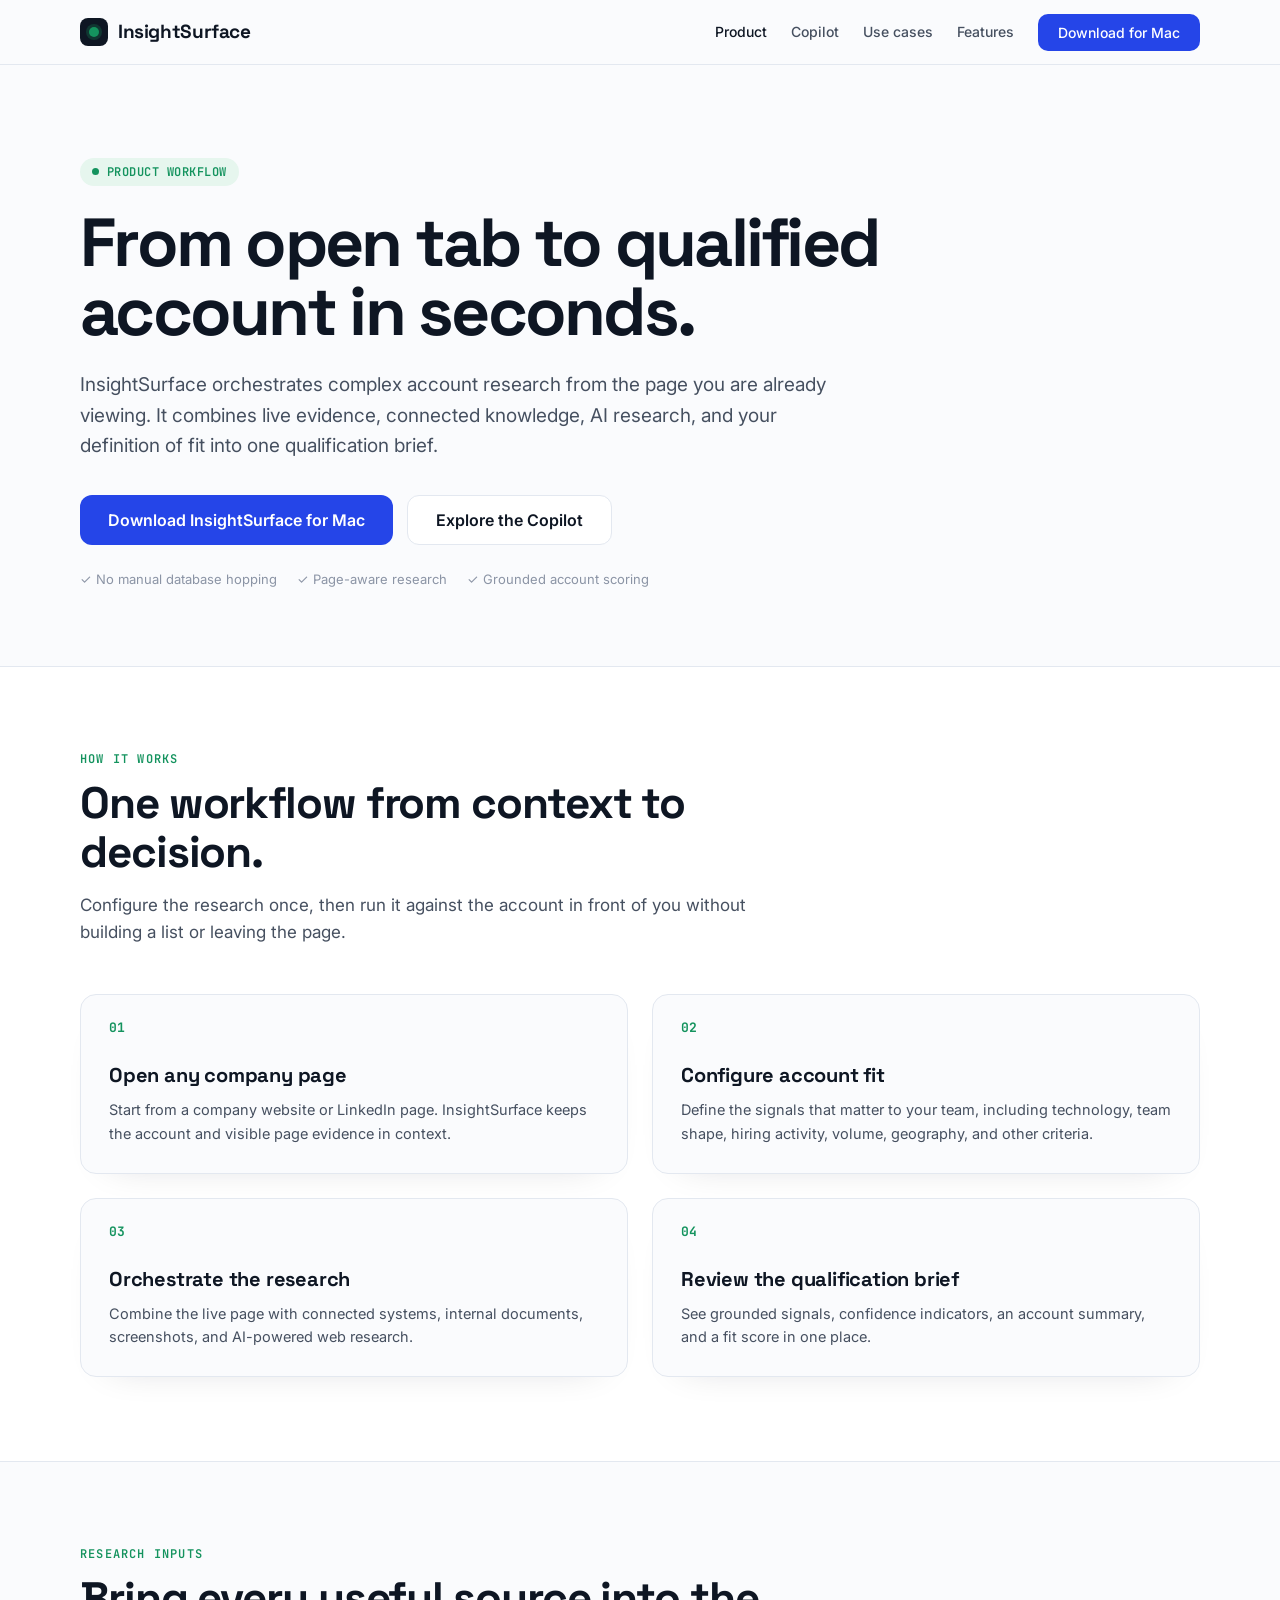
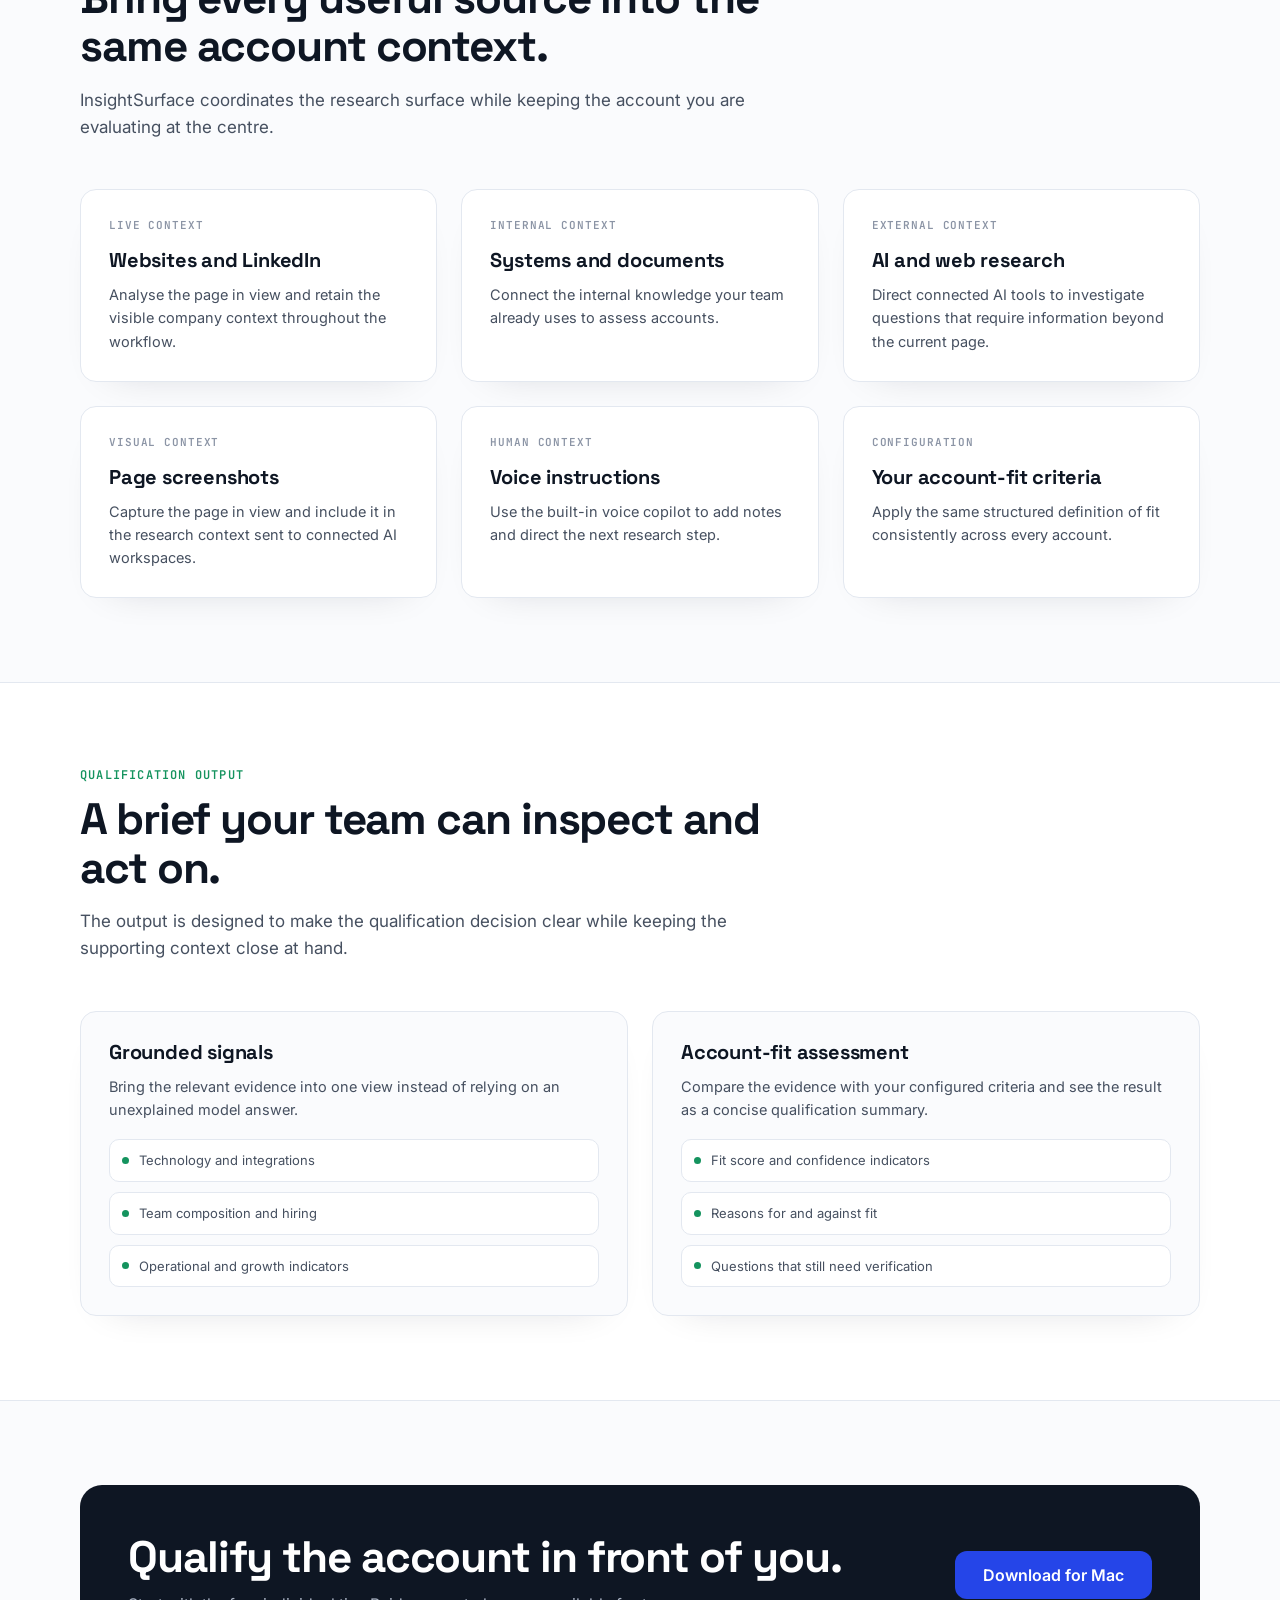
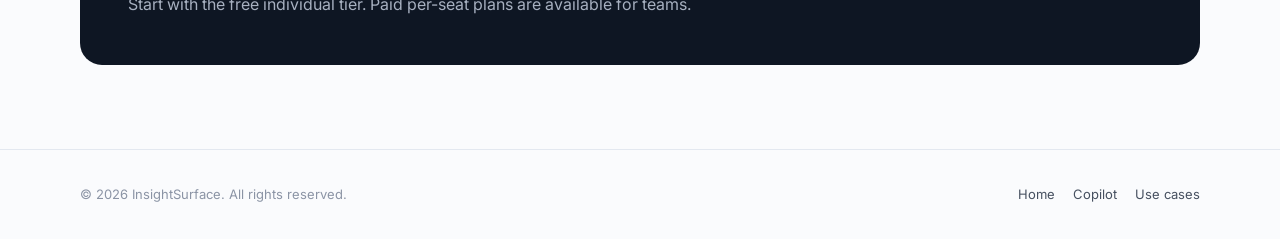
==== product/index.html @ 464f601b "Add Product Copilot and Use Cases pages" ====
<!DOCTYPE html>
<html lang="en">
<head>
  <meta charset="UTF-8">
  <meta name="viewport" content="width=device-width, initial-scale=1.0">
  <title>Product | InsightSurface</title>
  <meta name="description" content="See how InsightSurface turns an open company page into a grounded qualification brief through configurable, orchestrated account research.">
  <link rel="preconnect" href="https://fonts.googleapis.com">
  <link rel="preconnect" href="https://fonts.gstatic.com" crossorigin>
  <link href="https://fonts.googleapis.com/css2?family=Space+Grotesk:wght@400;500;600;700&amp;family=Inter:wght@400;500;600&amp;family=JetBrains+Mono:wght@400;500;600&amp;display=swap" rel="stylesheet">
  <link rel="stylesheet" href="/site.css">
</head>
<body>
  <nav>
    <div class="wrap nav-inner">
      <a class="logo" href="/"><span class="logo-mark"></span>InsightSurface</a>
      <div class="nav-links">
        <a class="active" href="/product/">Product</a>
        <a href="/copilot/">Copilot</a>
        <a href="/use-cases/">Use cases</a>
        <a href="/#features">Features</a>
        <a class="btn" href="/Scout-for-Mac.dmg" download>Download for Mac</a>
      </div>
    </div>
  </nav>

  <main>
    <header class="wrap page-hero">
      <div class="eyebrow">Product workflow</div>
      <h1>From open tab to qualified account in seconds.</h1>
      <p class="lede">InsightSurface orchestrates complex account research from the page you are already viewing. It combines live evidence, connected knowledge, AI research, and your definition of fit into one qualification brief.</p>
      <div class="hero-actions">
        <a class="btn btn-lg" href="/Scout-for-Mac.dmg" download>Download InsightSurface for Mac</a>
        <a class="btn btn-lg btn-secondary" href="/copilot/">Explore the Copilot</a>
      </div>
      <div class="hero-proof"><span>✓ No manual database hopping</span><span>✓ Page-aware research</span><span>✓ Grounded account scoring</span></div>
    </header>

    <section class="surface">
      <div class="wrap">
        <div class="section-head">
          <div class="kicker">How it works</div>
          <h2>One workflow from context to decision.</h2>
          <p>Configure the research once, then run it against the account in front of you without building a list or leaving the page.</p>
        </div>
        <div class="grid grid-2 workflow">
          <article class="card">
            <h3>Open any company page</h3>
            <p>Start from a company website or LinkedIn page. InsightSurface keeps the account and visible page evidence in context.</p>
          </article>
          <article class="card">
            <h3>Configure account fit</h3>
            <p>Define the signals that matter to your team, including technology, team shape, hiring activity, volume, geography, and other criteria.</p>
          </article>
          <article class="card">
            <h3>Orchestrate the research</h3>
            <p>Combine the live page with connected systems, internal documents, screenshots, and AI-powered web research.</p>
          </article>
          <article class="card">
            <h3>Review the qualification brief</h3>
            <p>See grounded signals, confidence indicators, an account summary, and a fit score in one place.</p>
          </article>
        </div>
      </div>
    </section>

    <section>
      <div class="wrap">
        <div class="section-head">
          <div class="kicker">Research inputs</div>
          <h2>Bring every useful source into the same account context.</h2>
          <p>InsightSurface coordinates the research surface while keeping the account you are evaluating at the centre.</p>
        </div>
        <div class="grid grid-3">
          <article class="card"><div class="card-tag">Live context</div><h3>Websites and LinkedIn</h3><p>Analyse the page in view and retain the visible company context throughout the workflow.</p></article>
          <article class="card"><div class="card-tag">Internal context</div><h3>Systems and documents</h3><p>Connect the internal knowledge your team already uses to assess accounts.</p></article>
          <article class="card"><div class="card-tag">External context</div><h3>AI and web research</h3><p>Direct connected AI tools to investigate questions that require information beyond the current page.</p></article>
          <article class="card"><div class="card-tag">Visual context</div><h3>Page screenshots</h3><p>Capture the page in view and include it in the research context sent to connected AI workspaces.</p></article>
          <article class="card"><div class="card-tag">Human context</div><h3>Voice instructions</h3><p>Use the built-in voice copilot to add notes and direct the next research step.</p></article>
          <article class="card"><div class="card-tag">Configuration</div><h3>Your account-fit criteria</h3><p>Apply the same structured definition of fit consistently across every account.</p></article>
        </div>
      </div>
    </section>

    <section class="surface">
      <div class="wrap">
        <div class="section-head">
          <div class="kicker">Qualification output</div>
          <h2>A brief your team can inspect and act on.</h2>
          <p>The output is designed to make the qualification decision clear while keeping the supporting context close at hand.</p>
        </div>
        <div class="grid grid-2">
          <article class="card"><h3>Grounded signals</h3><p>Bring the relevant evidence into one view instead of relying on an unexplained model answer.</p><div class="signal-list"><div class="signal">Technology and integrations</div><div class="signal">Team composition and hiring</div><div class="signal">Operational and growth indicators</div></div></article>
          <article class="card"><h3>Account-fit assessment</h3><p>Compare the evidence with your configured criteria and see the result as a concise qualification summary.</p><div class="signal-list"><div class="signal">Fit score and confidence indicators</div><div class="signal">Reasons for and against fit</div><div class="signal">Questions that still need verification</div></div></article>
        </div>
      </div>
    </section>

    <section>
      <div class="wrap callout">
        <div><h2>Qualify the account in front of you.</h2><p>Start with the free individual tier. Paid per-seat plans are available for teams.</p></div>
        <a class="btn btn-lg" href="/Scout-for-Mac.dmg" download>Download for Mac</a>
      </div>
    </section>
  </main>

  <footer><div class="wrap footer-inner"><span>© 2026 InsightSurface. All rights reserved.</span><div class="footer-links"><a href="/">Home</a><a href="/copilot/">Copilot</a><a href="/use-cases/">Use cases</a></div></div></footer>
</body>
</html>
---- site.css ----
:root {
  --paper: #fafbfd;
  --ink: #0e1623;
  --ink-soft: #465060;
  --ink-faint: #8b94a5;
  --line: #e3e8f0;
  --signal: #14935e;
  --signal-soft: #e6f6ee;
  --action: #2545e8;
  --action-dark: #1b36c2;
  --code-bg: #f1f4f9;
}

* { box-sizing: border-box; margin: 0; padding: 0; }
html { scroll-behavior: smooth; }
body {
  background: var(--paper);
  color: var(--ink);
  font-family: 'Inter', -apple-system, BlinkMacSystemFont, sans-serif;
  line-height: 1.6;
  -webkit-font-smoothing: antialiased;
}

::selection { background: var(--signal-soft); color: var(--signal); }
.wrap { width: min(1120px, calc(100% - 48px)); margin: 0 auto; }

nav {
  position: sticky;
  top: 0;
  z-index: 50;
  border-bottom: 1px solid var(--line);
  background: rgba(250, 251, 253, 0.9);
  backdrop-filter: blur(12px);
}
.nav-inner { min-height: 64px; display: flex; align-items: center; justify-content: space-between; gap: 28px; }
.logo {
  display: inline-flex;
  align-items: center;
  gap: 10px;
  color: var(--ink);
  font-family: 'Space Grotesk', sans-serif;
  font-size: 19px;
  font-weight: 700;
  letter-spacing: -0.02em;
  text-decoration: none;
}
.logo-mark {
  position: relative;
  display: inline-flex;
  width: 28px;
  height: 28px;
  align-items: center;
  justify-content: center;
  flex: 0 0 auto;
  border-radius: 8px;
  background: var(--ink);
}
.logo-mark::after {
  width: 10px;
  height: 10px;
  border-radius: 50%;
  background: var(--signal);
  box-shadow: 0 0 0 3px rgba(20, 147, 94, 0.25);
  content: '';
}
.nav-links { display: flex; align-items: center; gap: 24px; }
.nav-links a { color: var(--ink-soft); font-size: 14px; font-weight: 500; text-decoration: none; }
.nav-links a:hover, .nav-links a.active { color: var(--ink); }
.btn {
  display: inline-flex;
  align-items: center;
  justify-content: center;
  gap: 8px;
  border: 0;
  border-radius: 10px;
  background: var(--action);
  color: #fff !important;
  cursor: pointer;
  font: 600 14px 'Inter', sans-serif;
  padding: 10px 20px;
  text-decoration: none;
  transition: background 0.15s, transform 0.15s;
}
.btn:hover { background: var(--action-dark); transform: translateY(-1px); }
.btn-lg { border-radius: 12px; font-size: 16px; padding: 14px 28px; }
.btn-secondary { border: 1.5px solid var(--line); background: #fff; color: var(--ink) !important; }
.btn-secondary:hover { border-color: var(--ink-faint); background: #fff; }

.page-hero { padding: 92px 0 76px; }
.eyebrow {
  display: inline-flex;
  align-items: center;
  gap: 8px;
  border-radius: 99px;
  margin-bottom: 22px;
  padding: 6px 12px;
  background: var(--signal-soft);
  color: var(--signal);
  font: 600 12px 'JetBrains Mono', monospace;
  letter-spacing: 0.04em;
  text-transform: uppercase;
}
.eyebrow::before { width: 7px; height: 7px; border-radius: 50%; background: var(--signal); content: ''; }
h1, h2, h3 { font-family: 'Space Grotesk', sans-serif; }
h1 { max-width: 850px; font-size: clamp(42px, 6vw, 68px); line-height: 1.02; letter-spacing: -0.04em; }
.lede { max-width: 760px; margin-top: 24px; color: var(--ink-soft); font-size: 19px; }
.hero-actions { display: flex; flex-wrap: wrap; gap: 14px; margin-top: 34px; }
.hero-proof { display: flex; flex-wrap: wrap; gap: 20px; margin-top: 24px; color: var(--ink-faint); font-size: 13px; }

section { padding: 84px 0; }
.surface { border-block: 1px solid var(--line); background: #fff; }
.section-head { max-width: 700px; margin-bottom: 48px; }
.kicker { margin-bottom: 12px; color: var(--signal); font: 600 12px 'JetBrains Mono', monospace; letter-spacing: 0.1em; text-transform: uppercase; }
h2 { margin-bottom: 16px; font-size: clamp(30px, 4vw, 44px); line-height: 1.1; letter-spacing: -0.025em; }
.section-head > p { color: var(--ink-soft); font-size: 17px; }

.grid { display: grid; gap: 24px; }
.grid-2 { grid-template-columns: repeat(2, minmax(0, 1fr)); }
.grid-3 { grid-template-columns: repeat(3, minmax(0, 1fr)); }
.card {
  border: 1px solid var(--line);
  border-radius: 16px;
  background: #fff;
  padding: 28px;
  box-shadow: 0 16px 40px -32px rgba(14, 22, 35, 0.24);
}
.surface .card { background: var(--paper); }
.card-tag { margin-bottom: 16px; color: var(--ink-faint); font: 600 11px 'JetBrains Mono', monospace; letter-spacing: 0.08em; text-transform: uppercase; }
.card h3 { margin-bottom: 10px; font-size: 20px; line-height: 1.25; letter-spacing: -0.01em; }
.card p { color: var(--ink-soft); font-size: 14.5px; }
.signal-list { display: grid; gap: 10px; margin-top: 18px; }
.signal {
  display: flex;
  align-items: center;
  gap: 10px;
  border: 1px solid var(--line);
  border-radius: 10px;
  background: #fff;
  color: var(--ink-soft);
  font-size: 13px;
  padding: 10px 12px;
}
.signal::before { width: 7px; height: 7px; flex: 0 0 auto; border-radius: 50%; background: var(--signal); content: ''; }

.workflow { counter-reset: workflow; }
.workflow .card { position: relative; padding-top: 68px; }
.workflow .card::before {
  position: absolute;
  top: 24px;
  left: 28px;
  color: var(--signal);
  content: counter(workflow, decimal-leading-zero);
  counter-increment: workflow;
  font: 700 13px 'JetBrains Mono', monospace;
}
.callout {
  display: grid;
  grid-template-columns: 1.4fr auto;
  align-items: center;
  gap: 32px;
  border-radius: 22px;
  background: var(--ink);
  color: #fff;
  padding: 48px;
}
.callout h2 { margin-bottom: 10px; color: #fff; }
.callout p { max-width: 650px; color: #a7b0c0; }

.use-case { scroll-margin-top: 86px; }
.use-case + .use-case { margin-top: 24px; }
.use-case-head { display: flex; align-items: center; gap: 12px; margin-bottom: 12px; }
.pill { display: inline-flex; border-radius: 99px; background: var(--signal-soft); color: var(--signal); font: 600 11px 'JetBrains Mono', monospace; padding: 6px 10px; text-transform: uppercase; }
.question { margin-top: 18px; border-left: 3px solid var(--signal); color: var(--ink); font: 600 15px 'Space Grotesk', sans-serif; padding-left: 14px; }

footer { border-top: 1px solid var(--line); padding: 34px 0; color: var(--ink-faint); font-size: 13px; }
.footer-inner { display: flex; justify-content: space-between; gap: 20px; flex-wrap: wrap; }
.footer-links { display: flex; gap: 18px; }
footer a { color: var(--ink-soft); text-decoration: none; }

@media (max-width: 860px) {
  .nav-inner { padding: 12px 0; align-items: flex-start; }
  .nav-links { justify-content: flex-end; flex-wrap: wrap; gap: 12px 18px; }
  .nav-links .btn { display: none; }
  .page-hero { padding: 64px 0 54px; }
  .grid-2, .grid-3 { grid-template-columns: 1fr; }
  .callout { grid-template-columns: 1fr; padding: 34px 28px; }
}

@media (max-width: 560px) {
  .wrap { width: min(100% - 32px, 1120px); }
  .nav-inner { align-items: center; }
  .nav-links a:not(.active) { display: none; }
  h1 { font-size: 42px; }
  section { padding: 64px 0; }
  .card { padding: 24px; }
}

@media (prefers-reduced-motion: reduce) {
  * { scroll-behavior: auto !important; transition: none !important; }
}
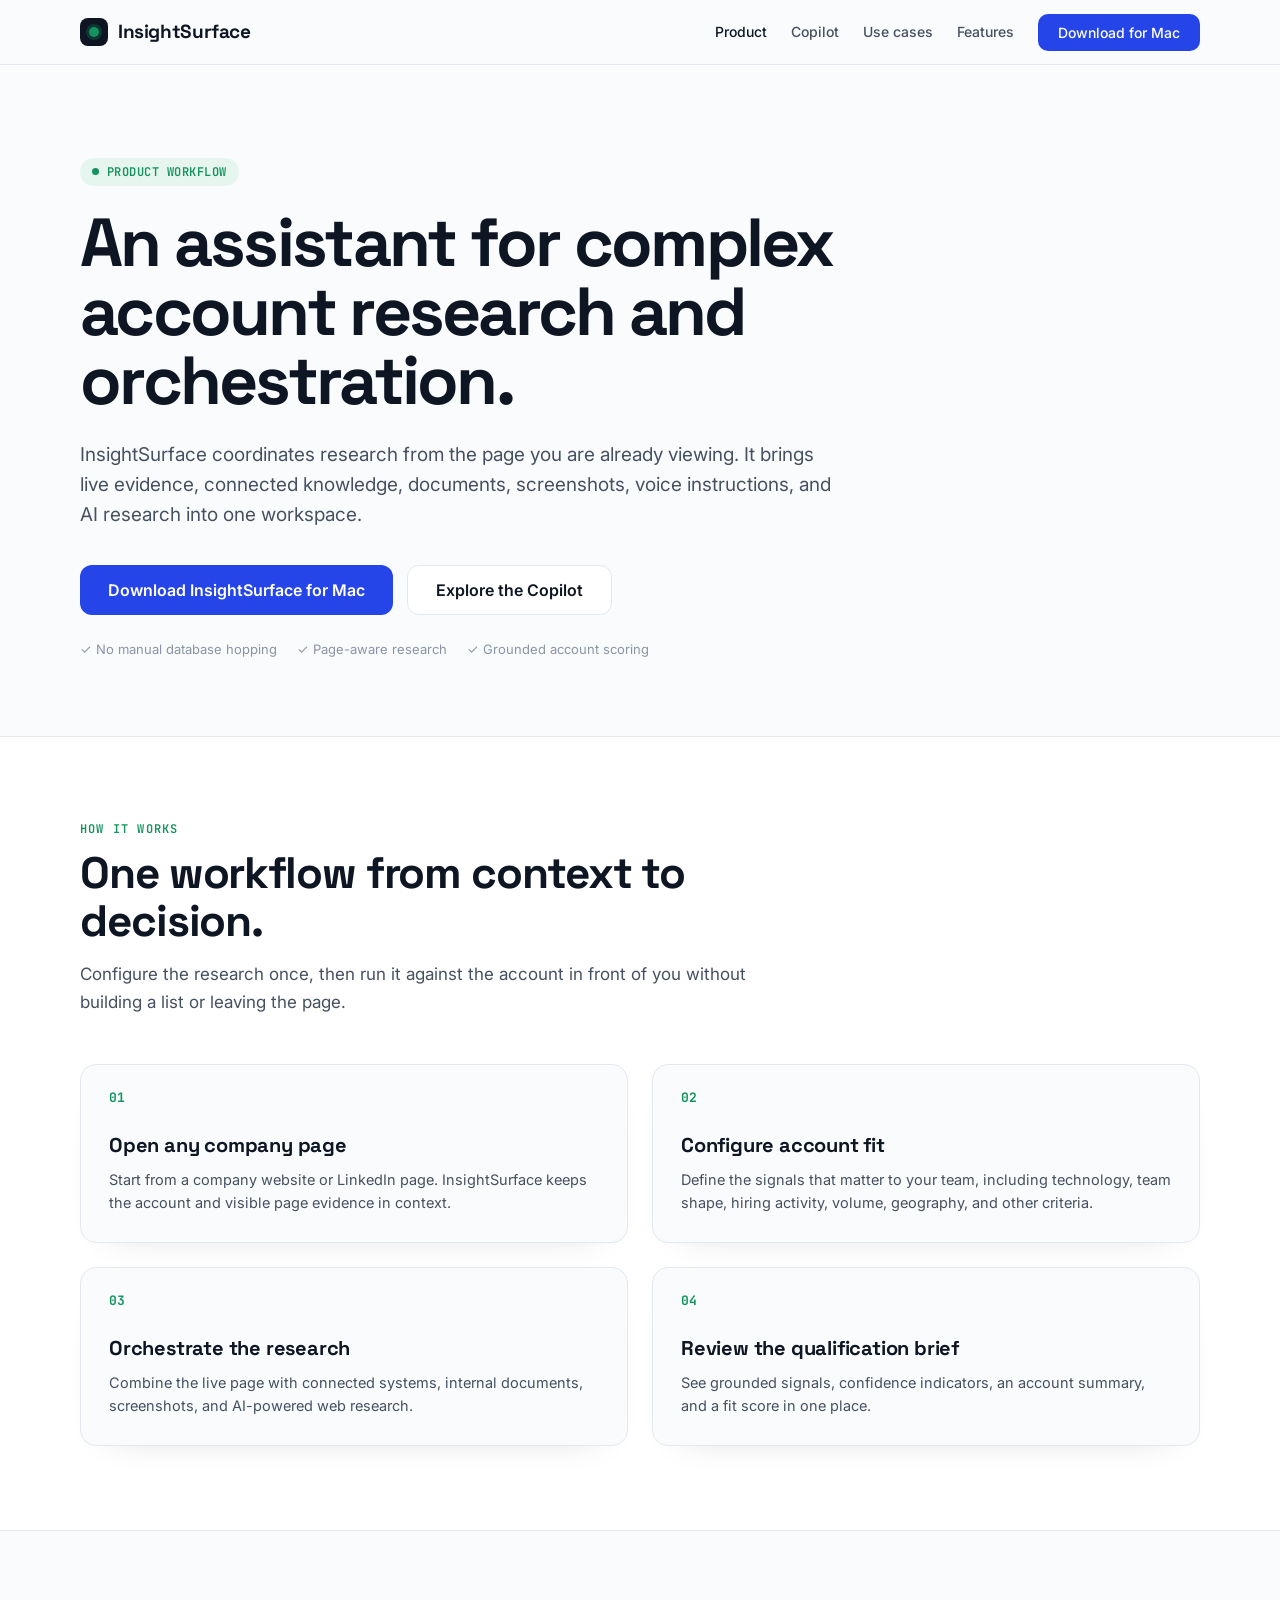
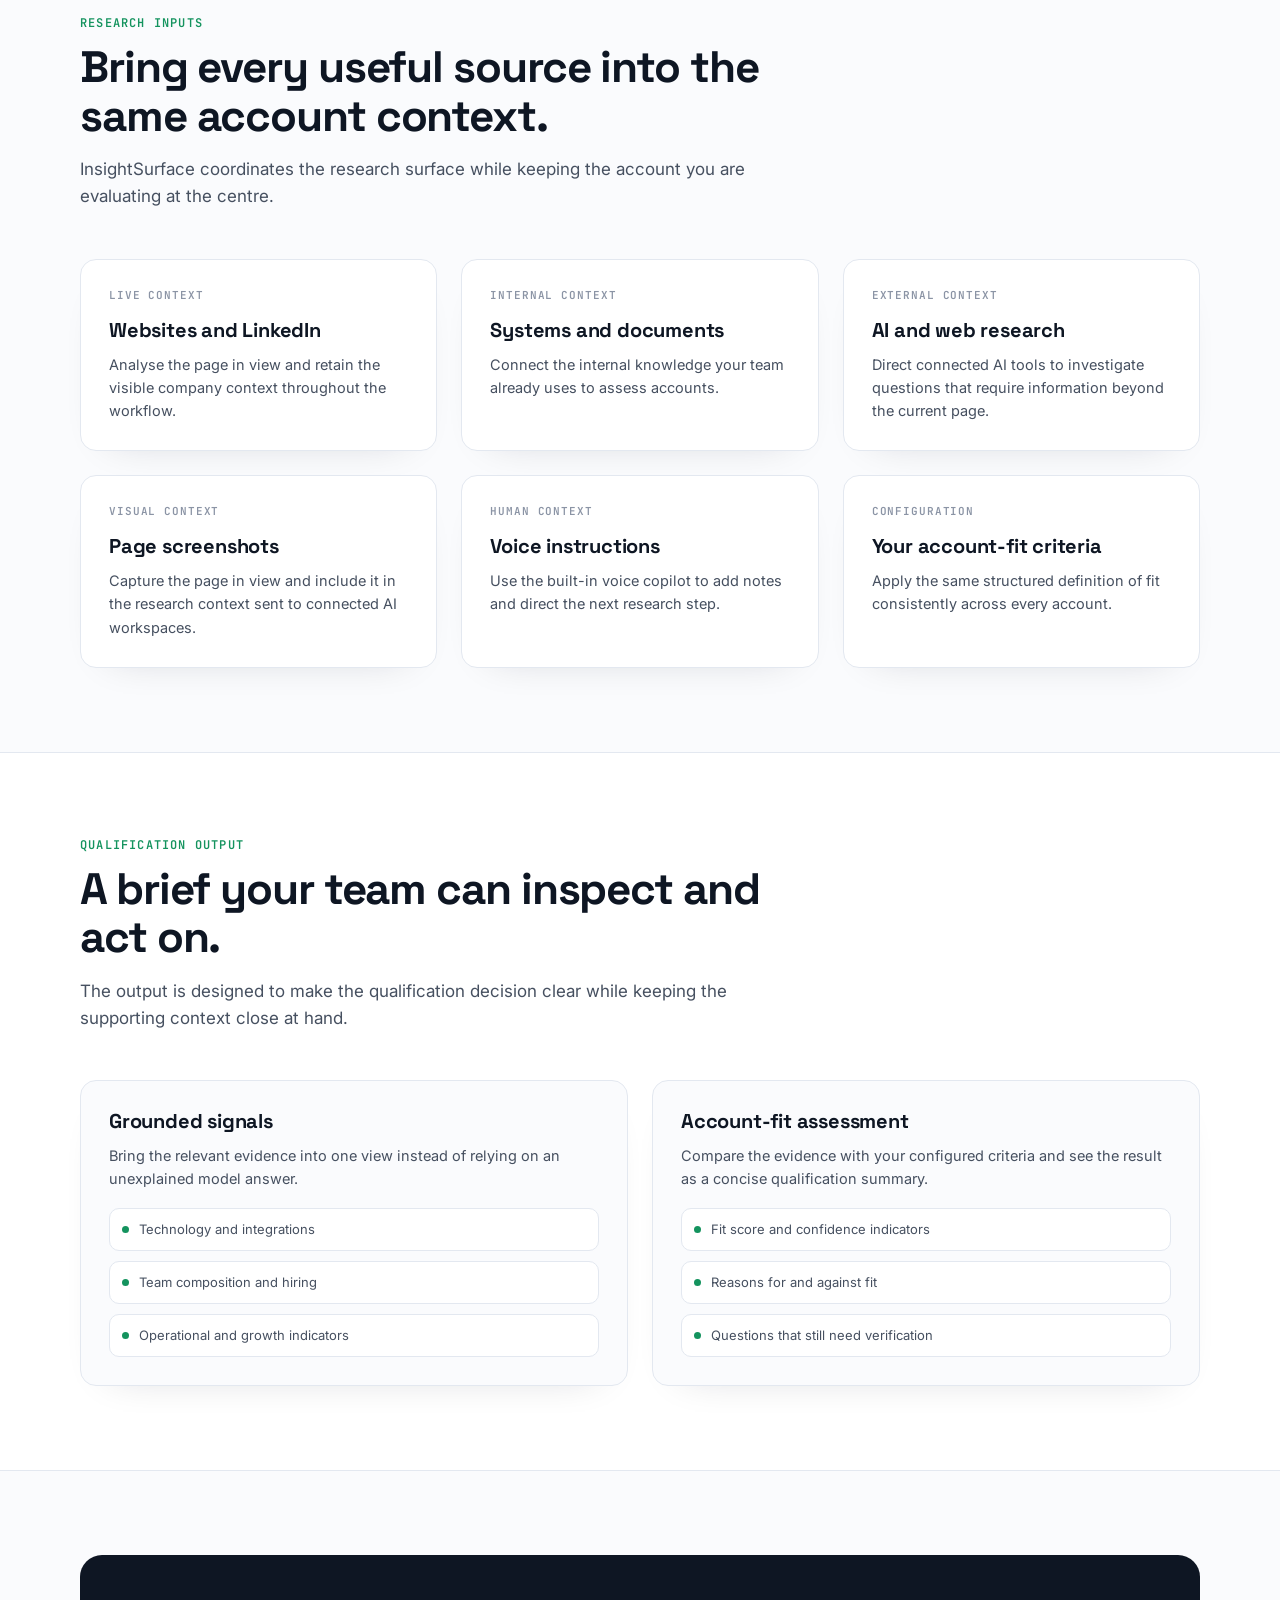
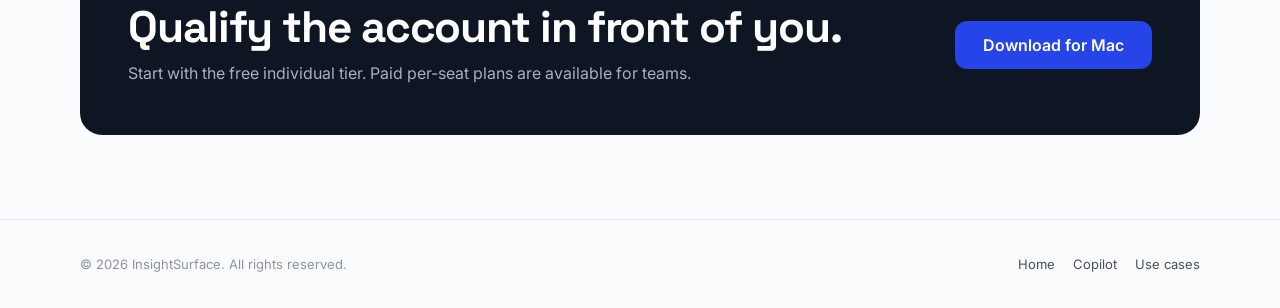
==== commit 89ab64fa: "Reframe messaging around research orchestration" ====
--- a/product/index.html
+++ b/product/index.html
@@ -4,7 +4,7 @@
   <meta charset="UTF-8">
   <meta name="viewport" content="width=device-width, initial-scale=1.0">
   <title>Product | InsightSurface</title>
-  <meta name="description" content="See how InsightSurface turns an open company page into a grounded qualification brief through configurable, orchestrated account research.">
+  <meta name="description" content="See how InsightSurface assists and orchestrates complex account research across live pages, connected knowledge, documents, screenshots, voice, and AI tools.">
   <link rel="preconnect" href="https://fonts.googleapis.com">
   <link rel="preconnect" href="https://fonts.gstatic.com" crossorigin>
   <link href="https://fonts.googleapis.com/css2?family=Space+Grotesk:wght@400;500;600;700&amp;family=Inter:wght@400;500;600&amp;family=JetBrains+Mono:wght@400;500;600&amp;display=swap" rel="stylesheet">
@@ -27,8 +27,8 @@
   <main>
     <header class="wrap page-hero">
       <div class="eyebrow">Product workflow</div>
-      <h1>From open tab to qualified account in seconds.</h1>
-      <p class="lede">InsightSurface orchestrates complex account research from the page you are already viewing. It combines live evidence, connected knowledge, AI research, and your definition of fit into one qualification brief.</p>
+      <h1>An assistant for complex account research and orchestration.</h1>
+      <p class="lede">InsightSurface coordinates research from the page you are already viewing. It brings live evidence, connected knowledge, documents, screenshots, voice instructions, and AI research into one workspace.</p>
       <div class="hero-actions">
         <a class="btn btn-lg" href="/Scout-for-Mac.dmg" download>Download InsightSurface for Mac</a>
         <a class="btn btn-lg btn-secondary" href="/copilot/">Explore the Copilot</a>
